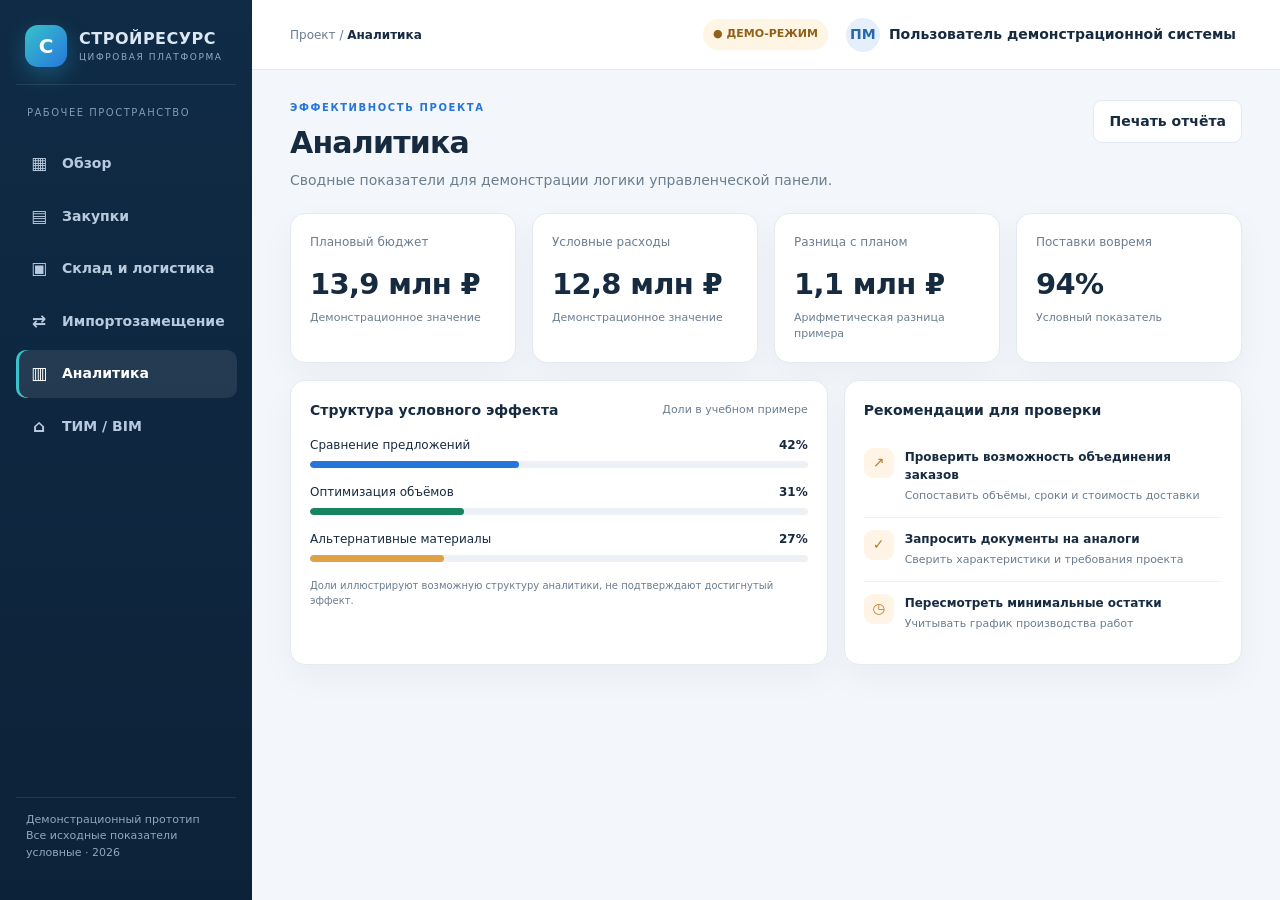
==== сайт лифт в будующее/analytics.html @ 2f3bcbb8 "Add files via upload" ====
<!doctype html><html lang="ru"><head><meta charset="utf-8"><meta name="viewport" content="width=device-width,initial-scale=1"><meta name="theme-color" content="#102b46"><title>СтройРесурс — Аналитика</title><link rel="stylesheet" href="css/style.css"></head><body>
<div class="app"><aside class="sidebar"><div class="brand"><div class="brand-mark">С</div><div><b>СТРОЙРЕСУРС</b><small>ЦИФРОВАЯ ПЛАТФОРМА</small></div></div><div class="nav-label">Рабочее пространство</div><nav class="nav"><a class="nav-link " href="index.html"><span class="ico">▦</span>Обзор</a><a class="nav-link " href="procurement.html"><span class="ico">▤</span>Закупки</a><a class="nav-link " href="warehouse.html"><span class="ico">▣</span>Склад и логистика</a><a class="nav-link " href="substitutes.html"><span class="ico">⇄</span>Импортозамещение</a><a class="nav-link active" href="analytics.html"><span class="ico">▥</span>Аналитика</a><a class="nav-link " href="bim.html"><span class="ico">⌂</span>ТИМ / BIM</a></nav><div class="side-foot">Демонстрационный прототип<br>Все исходные показатели условные · 2026</div></aside>
<main class="main"><header class="topbar"><div class="crumb">Проект / <b>Аналитика</b></div><div class="top-actions"><span class="demo-pill">● ДЕМО-РЕЖИМ</span><button class="profile-trigger" onclick="openProfile()" type="button"><span class="avatar">ПМ</span><span id="profileLabel">Пользователь</span></button></div></header>
<div class="content"><section class="section active" id="analytics">
 <div class="page-head"><div><div class="eyebrow">Эффективность проекта</div><h1>Аналитика</h1><p class="sub">Сводные показатели для демонстрации логики управленческой панели.</p></div><button class="btn secondary" onclick="window.print()">Печать отчёта</button></div>
 <div class="grid kpis"><div class="card"><div class="kpi-top">Плановый бюджет</div><div class="kpi-value">13,9 млн ₽</div><div class="kpi-foot">Демонстрационное значение</div></div><div class="card"><div class="kpi-top">Условные расходы</div><div class="kpi-value">12,8 млн ₽</div><div class="kpi-foot">Демонстрационное значение</div></div><div class="card"><div class="kpi-top">Разница с планом</div><div class="kpi-value">1,1 млн ₽</div><div class="kpi-foot">Арифметическая разница примера</div></div><div class="card"><div class="kpi-top">Поставки вовремя</div><div class="kpi-value">94%</div><div class="kpi-foot">Условный показатель</div></div></div>
 <div class="grid dashboard-grid"><div class="card"><div class="card-title"><h3>Структура условного эффекта</h3><span>Доли в учебном примере</span></div><div class="progress-row"><div class="progress-head"><span>Сравнение предложений</span><b>42%</b></div><div class="track"><div class="fill" style="width:42%"></div></div></div><div class="progress-row"><div class="progress-head"><span>Оптимизация объёмов</span><b>31%</b></div><div class="track"><div class="fill green" style="width:31%"></div></div></div><div class="progress-row"><div class="progress-head"><span>Альтернативные материалы</span><b>27%</b></div><div class="track"><div class="fill orange" style="width:27%"></div></div></div><p class="footer-note">Доли иллюстрируют возможную структуру аналитики, не подтверждают достигнутый эффект.</p></div><div class="card"><div class="card-title"><h3>Рекомендации для проверки</h3></div><div class="alert"><div class="alert-icon">↗</div><div><b>Проверить возможность объединения заказов</b><small>Сопоставить объёмы, сроки и стоимость доставки</small></div></div><div class="alert"><div class="alert-icon">✓</div><div><b>Запросить документы на аналоги</b><small>Сверить характеристики и требования проекта</small></div></div><div class="alert"><div class="alert-icon">◷</div><div><b>Пересмотреть минимальные остатки</b><small>Учитывать график производства работ</small></div></div></div></div>
</section></div></main></div><div class="toast" id="toast" role="status" aria-live="polite"></div>
<div class="profile-backdrop" id="profileBackdrop" aria-hidden="true"><div class="profile-modal" role="dialog" aria-modal="true" aria-labelledby="profileTitle">
<div class="profile-head"><div><div class="eyebrow">Учётная запись</div><h2 id="profileTitle">Профиль пользователя</h2></div><button class="profile-close" onclick="closeProfile()" type="button">✕</button></div>
<div class="profile-grid"><div class="form-group full"><label for="profile_name">ФИО / имя пользователя</label><input id="profile_name" maxlength="100"></div>
<div class="form-group"><label for="profile_role">Должность / роль</label><input id="profile_role" maxlength="100"></div><div class="form-group"><label for="profile_org">Организация</label><input id="profile_org" maxlength="120"></div>
<div class="form-group"><label for="profile_email">Электронная почта</label><input id="profile_email" type="email" maxlength="120"></div><div class="form-group"><label for="profile_phone">Телефон</label><input id="profile_phone" type="tel" maxlength="40"></div></div>
<div class="notice">Демонстрационный профиль хранится локально в браузере. Авторизация и серверная учётная запись не подключены.</div>
<div class="profile-actions"><button class="btn secondary" onclick="closeProfile()" type="button">Отмена</button><button class="btn" onclick="saveProfile()" type="button">Сохранить изменения</button></div>
</div></div><script src="js/app.js"></script><script src="js/profile.js"></script></body></html>
---- сайт лифт в будующее/css/style.css ----
:root{--ink:#172b40;--muted:#6b7d90;--navy:#102b46;--navy2:#173d5d;--blue:#2675d8;--cyan:#27b5c3;--bg:#f3f6fa;--line:#e3eaf1;--white:#fff;--green:#16845f;--amber:#bd7a1b;--red:#c34c4c;--shadow:0 12px 34px #1636530b}
*{box-sizing:border-box}body{margin:0;background:var(--bg);color:var(--ink);font:14px/1.5 Inter,ui-sans-serif,system-ui,-apple-system,"Segoe UI",Arial,sans-serif}button,input,select{font:inherit}button{cursor:pointer}.app{min-height:100vh;display:grid;grid-template-columns:252px minmax(0,1fr)}.sidebar{background:linear-gradient(180deg,var(--navy),#0c2238);color:#dbe8f4;padding:25px 16px;display:flex;flex-direction:column;gap:20px}.brand{display:flex;align-items:center;gap:12px;padding:0 9px 17px;border-bottom:1px solid #ffffff18}.brand-mark{height:42px;width:42px;border-radius:13px;background:linear-gradient(135deg,#37c2c9,#2777dc);display:grid;place-items:center;font-weight:900;font-size:20px;color:white;box-shadow:0 8px 22px #24a9c855}.brand b{font-size:16px;letter-spacing:.5px}.brand small{display:block;color:#92abc2;font-size:9px;letter-spacing:1.6px}.nav-label{font-size:10px;color:#809bb4;text-transform:uppercase;letter-spacing:1.5px;padding:0 11px}.nav{display:grid;gap:5px}.nav button{border:0;background:transparent;color:#b8cadd;text-align:left;padding:11px 12px;border-radius:10px;display:flex;align-items:center;gap:12px;font-weight:600;transition:.2s}.nav button:hover,.nav button.active{background:#ffffff16;color:#fff}.nav button.active{box-shadow:inset 3px 0 #3bc2cd}.nav .ico{width:22px;text-align:center;font-size:17px}.side-foot{margin-top:auto;padding:14px 10px;border-top:1px solid #ffffff18;color:#91a8bd;font-size:11px}.main{min-width:0}.topbar{height:70px;background:#ffffffed;backdrop-filter:blur(12px);border-bottom:1px solid var(--line);display:flex;align-items:center;justify-content:space-between;padding:0 clamp(16px,3vw,38px);position:sticky;top:0;z-index:4}.crumb{color:var(--muted);font-size:12px}.crumb b{color:var(--ink)}.top-actions{display:flex;align-items:center;gap:12px}.demo-pill{font-size:11px;font-weight:700;color:#916019;background:#fff5e5;padding:7px 10px;border-radius:20px}.avatar{height:34px;width:34px;border-radius:50%;background:#e5effc;color:#2868ad;display:grid;place-items:center;font-weight:800}.content{max-width:1500px;margin:auto;padding:30px clamp(16px,3vw,38px) 54px}.section{display:none}.section.active{display:block;animation:fade .2s ease}@keyframes fade{from{opacity:.6;transform:translateY(4px)}to{opacity:1;transform:none}}.page-head{display:flex;justify-content:space-between;align-items:flex-start;gap:18px;margin-bottom:22px}.eyebrow{color:var(--blue);font-size:10px;text-transform:uppercase;letter-spacing:1.6px;font-weight:800}.page-head h1{font-size:clamp(23px,3vw,30px);letter-spacing:-.8px;margin:5px 0}.sub{color:var(--muted);margin:0;max-width:720px}.btn{border:0;background:var(--blue);color:white;border-radius:9px;padding:10px 15px;font-weight:700;box-shadow:0 5px 14px #2675d82b;transition:.18s}.btn:hover{transform:translateY(-1px);filter:brightness(.97)}.btn.secondary{background:#fff;color:var(--ink);border:1px solid var(--line);box-shadow:none}.btn.danger{background:#fff2f2;color:var(--red);border:1px solid #f2dada;box-shadow:none}.btn.small{padding:7px 10px;font-size:11px}.grid{display:grid;gap:16px}.kpis{grid-template-columns:repeat(4,minmax(0,1fr));margin-bottom:17px}.card{background:#fff;border:1px solid var(--line);border-radius:15px;padding:19px;box-shadow:var(--shadow);min-width:0}.kpi-top,.card-title{display:flex;justify-content:space-between;align-items:center;gap:10px}.kpi-top{color:var(--muted);font-size:12px}.kpi-icon{height:34px;width:34px;border-radius:10px;background:#edf4ff;color:var(--blue);display:grid;place-items:center;font-size:16px}.kpi-value{font-size:clamp(22px,2.5vw,29px);font-weight:800;letter-spacing:-.7px;margin:12px 0 3px}.kpi-foot{font-size:11px;color:var(--muted)}.good{color:var(--green);font-weight:700}.warn-text{color:var(--amber);font-weight:700}.dashboard-grid{grid-template-columns:1.35fr 1fr;margin-bottom:17px}.bottom-grid{grid-template-columns:1.2fr 1fr}.card-title{margin-bottom:15px}.card-title h3{font-size:14px;margin:0}.card-title span{font-size:11px;color:var(--muted)}.bars{height:170px;display:flex;align-items:end;gap:13px;padding:10px 5px 0;border-bottom:1px solid var(--line)}.bar-group{height:100%;flex:1;display:flex;align-items:end;gap:4px;position:relative}.bar{flex:1;min-height:4px;background:#dce9fb;border-radius:5px 5px 0 0}.bar.alt{background:var(--blue)}.bar-label{position:absolute;bottom:-24px;width:100%;text-align:center;color:var(--muted);font-size:10px}.legend{display:flex;gap:15px;margin-top:30px;color:var(--muted);font-size:11px}.dot{display:inline-block;width:8px;height:8px;border-radius:50%;background:#dce9fb;margin-right:5px}.dot.blue{background:var(--blue)}.progress-row{margin:15px 0}.progress-head{display:flex;justify-content:space-between;gap:10px;font-size:12px;margin-bottom:7px}.progress-head span:last-child{color:var(--muted)}.track{height:7px;background:#edf1f6;border-radius:10px;overflow:hidden}.fill{height:100%;background:var(--blue);border-radius:10px}.fill.green{background:var(--green)}.fill.orange{background:#e0a044}.table-wrap{overflow:auto}table{border-collapse:collapse;width:100%;min-width:560px}th{text-align:left;color:#8190a1;font-size:10px;text-transform:uppercase;letter-spacing:.7px;padding:10px 9px;border-bottom:1px solid var(--line);white-space:nowrap}td{padding:12px 9px;border-bottom:1px solid #eff2f6;font-size:12px;vertical-align:middle}tbody tr:last-child td{border-bottom:0}tbody tr:hover{background:#fafcff}.tag{display:inline-flex;align-items:center;gap:5px;padding:4px 8px;border-radius:20px;background:#eaf7f1;color:var(--green);font-size:10px;font-weight:700;white-space:nowrap}.tag.warn{background:#fff5e7;color:#a66b18}.tag.info{background:#edf4ff;color:var(--blue)}.tag.gray{background:#f0f2f5;color:#69798a}.alert{display:flex;gap:11px;padding:12px 0;border-bottom:1px solid #eff2f6}.alert:last-child{border:0}.alert-icon{width:30px;height:30px;border-radius:9px;background:#fff4e5;color:#bc7b20;display:grid;place-items:center;flex-shrink:0}.alert b{display:block;font-size:12px}.alert small{color:var(--muted);font-size:11px}.toolbar{display:flex;gap:9px;flex-wrap:wrap;margin-bottom:14px}.field{border:1px solid var(--line);border-radius:9px;padding:9px 11px;background:#fff;color:var(--ink);min-width:150px;max-width:100%}.field:focus,.form-group input:focus,.form-group select:focus{outline:3px solid #dceaff;border-color:#7eafea}.calc-grid{grid-template-columns:1fr 1fr;margin-top:17px}.form-row{display:grid;grid-template-columns:1fr 1fr;gap:12px;margin:12px 0}.form-group label{display:block;color:var(--muted);font-size:11px;margin-bottom:5px}.form-group input,.form-group select{width:100%;border:1px solid var(--line);border-radius:9px;padding:10px;background:white;color:var(--ink)}.result{height:100%;background:linear-gradient(135deg,#f1f7ff,#f7fbff);border:1px solid #dceaff;border-radius:12px;padding:18px;display:flex;flex-direction:column;justify-content:center}.result strong{font-size:clamp(24px,3vw,32px);color:var(--navy);margin:7px 0}.notice{padding:12px 14px;background:#eef6ff;border:1px solid #dceaff;border-radius:10px;color:#365c85;font-size:11px;margin-top:14px}.supplier-grid{grid-template-columns:repeat(3,minmax(0,1fr));margin-top:15px}.supplier{border:1px solid var(--line);border-radius:12px;padding:16px;min-width:0}.supplier.best{border-color:#83c9aa;background:#f7fcf9}.supplier h4{font-size:13px;margin:7px 0}.price{font-size:21px;font-weight:800;margin:12px 0}.muted{color:var(--muted)}.empty-note{padding:25px;text-align:center;color:var(--muted)}.stock-actions{display:flex;gap:6px;flex-wrap:wrap}.mobile-nav-hint{display:none}.bim-scene{height:250px;border-radius:12px;background:linear-gradient(135deg,#edf4fa,#d8e6f1);display:grid;place-items:center;overflow:hidden}.bim-scene svg{width:100%;height:100%}.toast{position:fixed;right:20px;bottom:20px;background:#173d5d;color:#fff;padding:12px 16px;border-radius:10px;box-shadow:0 12px 30px #102b4640;z-index:20;max-width:min(380px,calc(100vw - 40px));opacity:0;transform:translateY(8px);pointer-events:none;transition:.2s}.toast.show{opacity:1;transform:none}.storage{font-size:10px;color:var(--muted)}.footer-note{color:var(--muted);font-size:10px;margin-top:16px}
.questionnaire,.bim-controls{display:grid;grid-template-columns:repeat(3,minmax(0,1fr));gap:12px;margin:14px 0}
.inline-actions,.stock-actions{display:flex;gap:6px;flex-wrap:wrap}
.mini-btn{border:1px solid var(--line);background:#fff;color:var(--ink);border-radius:8px;padding:6px 9px;font-size:10px;font-weight:700}
.live-status{font-size:11px;color:var(--muted);margin:10px 0}.live-status.ok{color:var(--green)}.live-status.err{color:var(--red)}
@media(max-width:680px){.questionnaire,.bim-controls{grid-template-columns:1fr}}
@media(max-width:1050px){.app{grid-template-columns:215px minmax(0,1fr)}.kpis{grid-template-columns:repeat(2,minmax(0,1fr))}.dashboard-grid,.bottom-grid{grid-template-columns:1fr}.supplier-grid{grid-template-columns:1fr}}
@media(max-width:680px){.app{display:block}.sidebar{padding:12px 12px 9px;gap:10px}.brand{padding:0 4px 10px}.brand-mark{height:36px;width:36px}.nav-label,.side-foot{display:none}.nav{display:flex;overflow-x:auto;gap:4px;padding-bottom:3px;scrollbar-width:thin}.nav button{white-space:nowrap;width:auto;padding:8px 10px;font-size:11px;flex-shrink:0}.nav .ico{display:none}.topbar{height:52px;padding:0 14px}.content{padding:20px 13px 38px}.page-head{display:block}.page-head .btn{margin-top:13px}.kpis{gap:9px}.card{padding:14px;border-radius:12px}.kpi-value{font-size:21px}.kpi-top{font-size:11px}.form-row,.calc-grid{grid-template-columns:1fr}.toolbar .field{flex:1;min-width:125px}.demo-pill{font-size:9px}.avatar{height:30px;width:30px}}
@media(max-width:380px){.kpis{grid-template-columns:1fr 1fr}.kpi-value{font-size:19px}.kpi-icon{height:28px;width:28px}}
@media print{.sidebar,.topbar,.btn,.toolbar{display:none!important}.app{display:block}.content{padding:0}.section{display:none!important}.section.active{display:block!important}.card{box-shadow:none;break-inside:avoid}}

.profile-trigger{display:flex;align-items:center;gap:9px;border:0;background:transparent;color:var(--ink);font-weight:700}
.profile-backdrop{position:fixed;inset:0;background:#102b4670;display:none;align-items:center;justify-content:center;padding:18px;z-index:50}
.profile-backdrop.open{display:flex}.profile-modal{width:min(560px,100%);max-height:90vh;overflow:auto;background:#fff;border-radius:18px;padding:23px;box-shadow:0 24px 80px #071b2d55}
.profile-head{display:flex;align-items:center;justify-content:space-between;gap:12px;margin-bottom:16px}.profile-head h2{margin:0;font-size:21px}
.profile-grid{display:grid;grid-template-columns:1fr 1fr;gap:12px}.profile-grid .full{grid-column:1/-1}
.profile-actions{display:flex;justify-content:flex-end;gap:9px;margin-top:18px}
.profile-close{border:1px solid var(--line);background:white;border-radius:8px;padding:7px 11px}
.nav-link{text-decoration:none;color:#b8cadd;padding:11px 12px;border-radius:10px;display:flex;align-items:center;gap:12px;font-weight:600}
.nav-link:hover,.nav-link.active{background:#ffffff16;color:#fff}.nav-link.active{box-shadow:inset 3px 0 #3bc2cd}
@media(max-width:520px){.profile-grid{grid-template-columns:1fr}.profile-grid .full{grid-column:auto}}
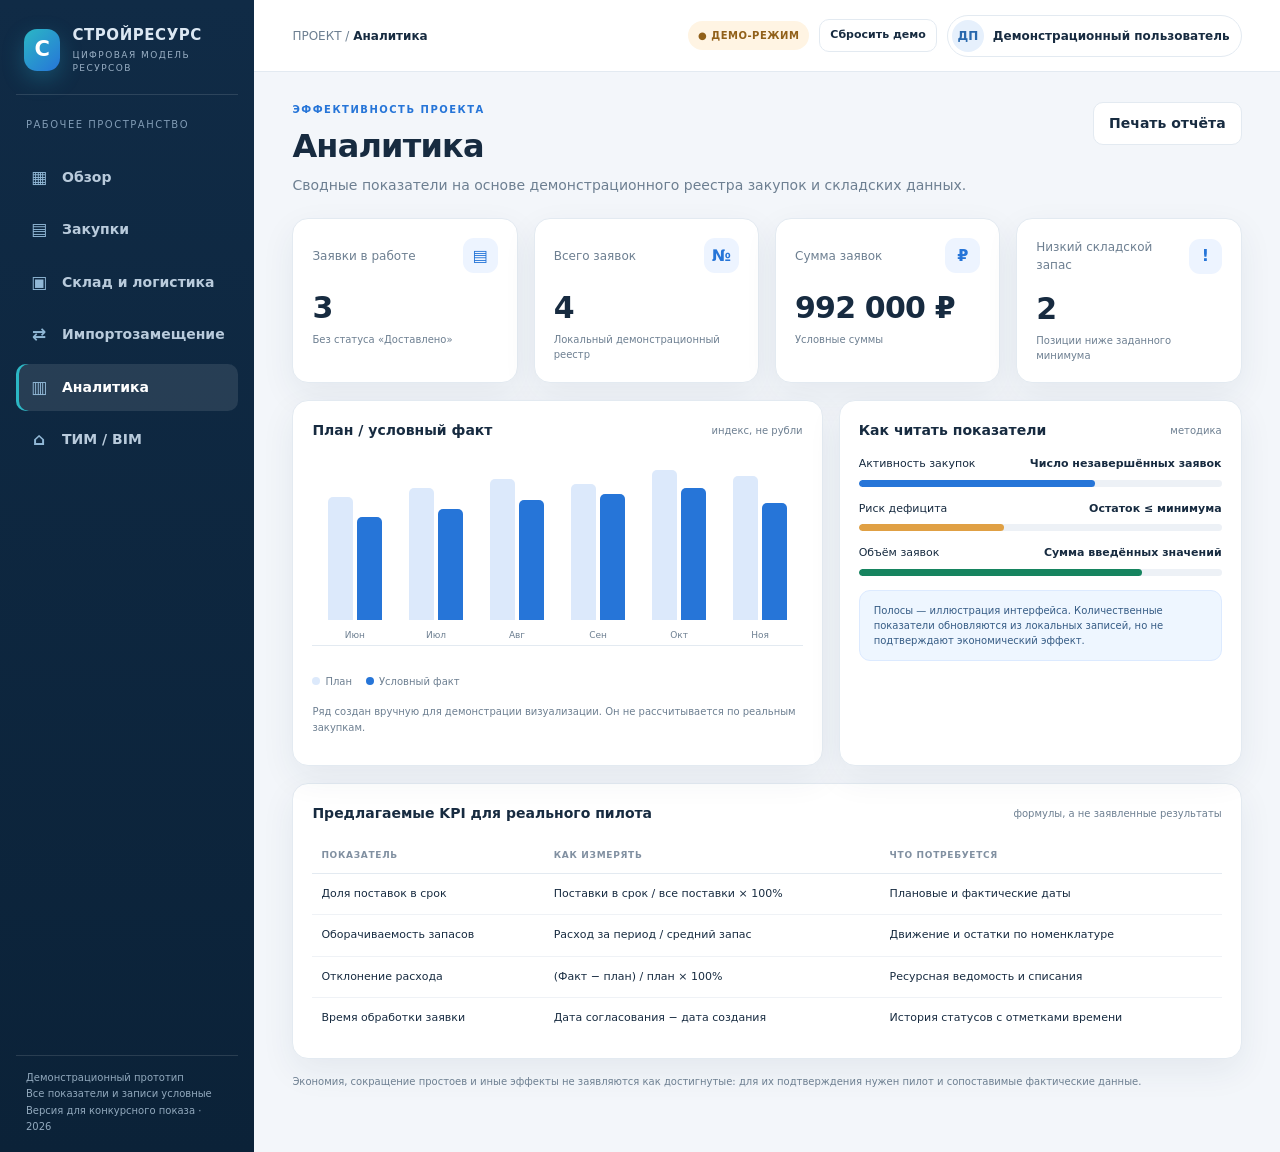
==== commit 9a6de092: "Add files via upload" ====
--- a/сайт лифт в будующее/analytics.html
+++ b/сайт лифт в будующее/analytics.html
@@ -1,16 +1,24 @@
-<!doctype html><html lang="ru"><head><meta charset="utf-8"><meta name="viewport" content="width=device-width,initial-scale=1"><meta name="theme-color" content="#102b46"><title>СтройРесурс — Аналитика</title><link rel="stylesheet" href="css/style.css"></head><body>
-<div class="app"><aside class="sidebar"><div class="brand"><div class="brand-mark">С</div><div><b>СТРОЙРЕСУРС</b><small>ЦИФРОВАЯ ПЛАТФОРМА</small></div></div><div class="nav-label">Рабочее пространство</div><nav class="nav"><a class="nav-link " href="index.html"><span class="ico">▦</span>Обзор</a><a class="nav-link " href="procurement.html"><span class="ico">▤</span>Закупки</a><a class="nav-link " href="warehouse.html"><span class="ico">▣</span>Склад и логистика</a><a class="nav-link " href="substitutes.html"><span class="ico">⇄</span>Импортозамещение</a><a class="nav-link active" href="analytics.html"><span class="ico">▥</span>Аналитика</a><a class="nav-link " href="bim.html"><span class="ico">⌂</span>ТИМ / BIM</a></nav><div class="side-foot">Демонстрационный прототип<br>Все исходные показатели условные · 2026</div></aside>
-<main class="main"><header class="topbar"><div class="crumb">Проект / <b>Аналитика</b></div><div class="top-actions"><span class="demo-pill">● ДЕМО-РЕЖИМ</span><button class="profile-trigger" onclick="openProfile()" type="button"><span class="avatar">ПМ</span><span id="profileLabel">Пользователь</span></button></div></header>
-<div class="content"><section class="section active" id="analytics">
- <div class="page-head"><div><div class="eyebrow">Эффективность проекта</div><h1>Аналитика</h1><p class="sub">Сводные показатели для демонстрации логики управленческой панели.</p></div><button class="btn secondary" onclick="window.print()">Печать отчёта</button></div>
- <div class="grid kpis"><div class="card"><div class="kpi-top">Плановый бюджет</div><div class="kpi-value">13,9 млн ₽</div><div class="kpi-foot">Демонстрационное значение</div></div><div class="card"><div class="kpi-top">Условные расходы</div><div class="kpi-value">12,8 млн ₽</div><div class="kpi-foot">Демонстрационное значение</div></div><div class="card"><div class="kpi-top">Разница с планом</div><div class="kpi-value">1,1 млн ₽</div><div class="kpi-foot">Арифметическая разница примера</div></div><div class="card"><div class="kpi-top">Поставки вовремя</div><div class="kpi-value">94%</div><div class="kpi-foot">Условный показатель</div></div></div>
- <div class="grid dashboard-grid"><div class="card"><div class="card-title"><h3>Структура условного эффекта</h3><span>Доли в учебном примере</span></div><div class="progress-row"><div class="progress-head"><span>Сравнение предложений</span><b>42%</b></div><div class="track"><div class="fill" style="width:42%"></div></div></div><div class="progress-row"><div class="progress-head"><span>Оптимизация объёмов</span><b>31%</b></div><div class="track"><div class="fill green" style="width:31%"></div></div></div><div class="progress-row"><div class="progress-head"><span>Альтернативные материалы</span><b>27%</b></div><div class="track"><div class="fill orange" style="width:27%"></div></div></div><p class="footer-note">Доли иллюстрируют возможную структуру аналитики, не подтверждают достигнутый эффект.</p></div><div class="card"><div class="card-title"><h3>Рекомендации для проверки</h3></div><div class="alert"><div class="alert-icon">↗</div><div><b>Проверить возможность объединения заказов</b><small>Сопоставить объёмы, сроки и стоимость доставки</small></div></div><div class="alert"><div class="alert-icon">✓</div><div><b>Запросить документы на аналоги</b><small>Сверить характеристики и требования проекта</small></div></div><div class="alert"><div class="alert-icon">◷</div><div><b>Пересмотреть минимальные остатки</b><small>Учитывать график производства работ</small></div></div></div></div>
-</section></div></main></div><div class="toast" id="toast" role="status" aria-live="polite"></div>
-<div class="profile-backdrop" id="profileBackdrop" aria-hidden="true"><div class="profile-modal" role="dialog" aria-modal="true" aria-labelledby="profileTitle">
-<div class="profile-head"><div><div class="eyebrow">Учётная запись</div><h2 id="profileTitle">Профиль пользователя</h2></div><button class="profile-close" onclick="closeProfile()" type="button">✕</button></div>
-<div class="profile-grid"><div class="form-group full"><label for="profile_name">ФИО / имя пользователя</label><input id="profile_name" maxlength="100"></div>
-<div class="form-group"><label for="profile_role">Должность / роль</label><input id="profile_role" maxlength="100"></div><div class="form-group"><label for="profile_org">Организация</label><input id="profile_org" maxlength="120"></div>
-<div class="form-group"><label for="profile_email">Электронная почта</label><input id="profile_email" type="email" maxlength="120"></div><div class="form-group"><label for="profile_phone">Телефон</label><input id="profile_phone" type="tel" maxlength="40"></div></div>
-<div class="notice">Демонстрационный профиль хранится локально в браузере. Авторизация и серверная учётная запись не подключены.</div>
-<div class="profile-actions"><button class="btn secondary" onclick="closeProfile()" type="button">Отмена</button><button class="btn" onclick="saveProfile()" type="button">Сохранить изменения</button></div>
-</div></div><script src="js/app.js"></script><script src="js/profile.js"></script></body></html>+<!doctype html>
+<html lang="ru"><head><meta charset="utf-8"><meta name="viewport" content="width=device-width,initial-scale=1"><meta name="theme-color" content="#102b46"><meta name="description" content="СтройРесурс — демонстрационная платформа управления закупками и ресурсами в строительстве"><title>СтройРесурс — Аналитика</title><link rel="stylesheet" href="css/style.css"></head>
+<body data-page="analytics" data-single="false">
+<div class="app"><aside class="sidebar"><div class="brand"><div class="brand-mark">С</div><div><b>СТРОЙРЕСУРС</b><small>ЦИФРОВАЯ МОДЕЛЬ РЕСУРСОВ</small></div></div><div class="nav-label">Рабочее пространство</div><nav class="nav" aria-label="Основная навигация"><a class="nav-link" data-page-link="dashboard" href="index.html"><span class="nav-ico">▦</span>Обзор</a><a class="nav-link" data-page-link="procurement" href="procurement.html"><span class="nav-ico">▤</span>Закупки</a><a class="nav-link" data-page-link="warehouse" href="warehouse.html"><span class="nav-ico">▣</span>Склад и логистика</a><a class="nav-link" data-page-link="substitutes" href="substitutes.html"><span class="nav-ico">⇄</span>Импортозамещение</a><a class="nav-link" data-page-link="analytics" href="analytics.html"><span class="nav-ico">▥</span>Аналитика</a><a class="nav-link" data-page-link="bim" href="bim.html"><span class="nav-ico">⌂</span>ТИМ / BIM</a></nav><div class="side-foot">Демонстрационный прототип<br>Все показатели и записи условные<br>Версия для конкурсного показа · 2026</div></aside>
+<main class="main"><header class="topbar"><div class="crumb">ПРОЕКТ / <strong id="pageTitle">Аналитика</strong></div><div class="top-actions"><span class="demo-pill">● ДЕМО-РЕЖИМ</span><button class="btn secondary small" id="resetDemo" type="button">Сбросить демо</button><button class="profile-trigger" id="openProfile" type="button" aria-label="Открыть профиль"><span class="avatar" id="profileAvatar">ДУ</span><span id="profileLabel">Пользователь</span></button></div></header>
+<div class="content"><section class="page" data-page-content="analytics">
+  <div class="page-head"><div><div class="eyebrow">Эффективность проекта</div><h1>Аналитика</h1><p class="sub">Сводные показатели на основе демонстрационного реестра закупок и складских данных.</p></div><div class="head-actions"><button class="btn secondary" id="printReport">Печать отчёта</button></div></div>
+  <div class="grid kpis">
+    <div class="card"><div class="kpi-top">Заявки в работе <span class="kpi-icon">▤</span></div><div class="kpi-value" id="analyticsActive">3</div><div class="kpi-foot">Без статуса «Доставлено»</div></div>
+    <div class="card"><div class="kpi-top">Всего заявок <span class="kpi-icon">№</span></div><div class="kpi-value" id="analyticsOrders">4</div><div class="kpi-foot">Локальный демонстрационный реестр</div></div>
+    <div class="card"><div class="kpi-top">Сумма заявок <span class="kpi-icon">₽</span></div><div class="kpi-value" id="analyticsTotal">992 000 ₽</div><div class="kpi-foot">Условные суммы</div></div>
+    <div class="card"><div class="kpi-top">Низкий складской запас <span class="kpi-icon">!</span></div><div class="kpi-value" id="analyticsLow">2</div><div class="kpi-foot">Позиции ниже заданного минимума</div></div>
+  </div>
+  <div class="grid dashboard-grid">
+    <div class="card"><div class="card-title"><h3>План / условный факт</h3><span>индекс, не рубли</span></div><div class="chart-bars" id="analyticsChart"></div><div class="legend-row"><span><i class="dot"></i>План</span><span><i class="dot blue"></i>Условный факт</span></div><p class="footer-note">Ряд создан вручную для демонстрации визуализации. Он не рассчитывается по реальным закупкам.</p></div>
+    <div class="card"><div class="card-title"><h3>Как читать показатели</h3><span>методика</span></div><div class="progress-row"><div class="progress-head"><span>Активность закупок</span><b>Число незавершённых заявок</b></div><div class="track"><div class="fill" style="width:65%"></div></div></div><div class="progress-row"><div class="progress-head"><span>Риск дефицита</span><b>Остаток ≤ минимума</b></div><div class="track"><div class="fill orange" style="width:40%"></div></div></div><div class="progress-row"><div class="progress-head"><span>Объём заявок</span><b>Сумма введённых значений</b></div><div class="track"><div class="fill green" style="width:78%"></div></div></div><div class="notice">Полосы — иллюстрация интерфейса. Количественные показатели обновляются из локальных записей, но не подтверждают экономический эффект.</div></div>
+  </div>
+  <div class="card"><div class="card-title"><h3>Предлагаемые KPI для реального пилота</h3><span>формулы, а не заявленные результаты</span></div><div class="table-wrap"><table><thead><tr><th>Показатель</th><th>Как измерять</th><th>Что потребуется</th></tr></thead><tbody><tr><td>Доля поставок в срок</td><td>Поставки в срок / все поставки × 100%</td><td>Плановые и фактические даты</td></tr><tr><td>Оборачиваемость запасов</td><td>Расход за период / средний запас</td><td>Движение и остатки по номенклатуре</td></tr><tr><td>Отклонение расхода</td><td>(Факт − план) / план × 100%</td><td>Ресурсная ведомость и списания</td></tr><tr><td>Время обработки заявки</td><td>Дата согласования − дата создания</td><td>История статусов с отметками времени</td></tr></tbody></table></div></div>
+  <p class="footer-note">Экономия, сокращение простоев и иные эффекты не заявляются как достигнутые: для их подтверждения нужен пилот и сопоставимые фактические данные.</p>
+</section>
+</div></main></div>
+<div class="toast" id="toast" role="status" aria-live="polite"></div>
+<div class="profile-backdrop" id="profileBackdrop" aria-hidden="true"><div class="profile-modal" role="dialog" aria-modal="true" aria-labelledby="profileTitle"><div class="profile-head"><div><div class="eyebrow">Учётная запись</div><h2 id="profileTitle">Профиль пользователя</h2></div><button class="profile-close" id="closeProfile" type="button" aria-label="Закрыть">✕</button></div><div class="profile-grid"><div class="form-group full"><label for="profile_name">ФИО / имя пользователя</label><input id="profile_name" maxlength="100" autocomplete="name"></div><div class="form-group"><label for="profile_role">Должность / роль</label><input id="profile_role" maxlength="100"></div><div class="form-group"><label for="profile_org">Организация</label><input id="profile_org" maxlength="120"></div><div class="form-group"><label for="profile_email">Электронная почта</label><input id="profile_email" type="email" maxlength="120" autocomplete="email"></div><div class="form-group"><label for="profile_phone">Телефон</label><input id="profile_phone" type="tel" maxlength="40" autocomplete="tel"></div></div><div class="notice">Профиль хранится локально в браузере. Авторизация, серверная учётная запись и синхронизация между устройствами не подключены.</div><div class="profile-actions"><button class="btn secondary" id="cancelProfile" type="button">Отмена</button><button class="btn" id="saveProfile" type="button">Сохранить изменения</button></div></div></div>
+<script src="js/app.js"></script></body></html>
--- a/сайт лифт в будующее/css/style.css
+++ b/сайт лифт в будующее/css/style.css
@@ -1,23 +1,27 @@
-
-:root{--ink:#172b40;--muted:#6b7d90;--navy:#102b46;--navy2:#173d5d;--blue:#2675d8;--cyan:#27b5c3;--bg:#f3f6fa;--line:#e3eaf1;--white:#fff;--green:#16845f;--amber:#bd7a1b;--red:#c34c4c;--shadow:0 12px 34px #1636530b}
-*{box-sizing:border-box}body{margin:0;background:var(--bg);color:var(--ink);font:14px/1.5 Inter,ui-sans-serif,system-ui,-apple-system,"Segoe UI",Arial,sans-serif}button,input,select{font:inherit}button{cursor:pointer}.app{min-height:100vh;display:grid;grid-template-columns:252px minmax(0,1fr)}.sidebar{background:linear-gradient(180deg,var(--navy),#0c2238);color:#dbe8f4;padding:25px 16px;display:flex;flex-direction:column;gap:20px}.brand{display:flex;align-items:center;gap:12px;padding:0 9px 17px;border-bottom:1px solid #ffffff18}.brand-mark{height:42px;width:42px;border-radius:13px;background:linear-gradient(135deg,#37c2c9,#2777dc);display:grid;place-items:center;font-weight:900;font-size:20px;color:white;box-shadow:0 8px 22px #24a9c855}.brand b{font-size:16px;letter-spacing:.5px}.brand small{display:block;color:#92abc2;font-size:9px;letter-spacing:1.6px}.nav-label{font-size:10px;color:#809bb4;text-transform:uppercase;letter-spacing:1.5px;padding:0 11px}.nav{display:grid;gap:5px}.nav button{border:0;background:transparent;color:#b8cadd;text-align:left;padding:11px 12px;border-radius:10px;display:flex;align-items:center;gap:12px;font-weight:600;transition:.2s}.nav button:hover,.nav button.active{background:#ffffff16;color:#fff}.nav button.active{box-shadow:inset 3px 0 #3bc2cd}.nav .ico{width:22px;text-align:center;font-size:17px}.side-foot{margin-top:auto;padding:14px 10px;border-top:1px solid #ffffff18;color:#91a8bd;font-size:11px}.main{min-width:0}.topbar{height:70px;background:#ffffffed;backdrop-filter:blur(12px);border-bottom:1px solid var(--line);display:flex;align-items:center;justify-content:space-between;padding:0 clamp(16px,3vw,38px);position:sticky;top:0;z-index:4}.crumb{color:var(--muted);font-size:12px}.crumb b{color:var(--ink)}.top-actions{display:flex;align-items:center;gap:12px}.demo-pill{font-size:11px;font-weight:700;color:#916019;background:#fff5e5;padding:7px 10px;border-radius:20px}.avatar{height:34px;width:34px;border-radius:50%;background:#e5effc;color:#2868ad;display:grid;place-items:center;font-weight:800}.content{max-width:1500px;margin:auto;padding:30px clamp(16px,3vw,38px) 54px}.section{display:none}.section.active{display:block;animation:fade .2s ease}@keyframes fade{from{opacity:.6;transform:translateY(4px)}to{opacity:1;transform:none}}.page-head{display:flex;justify-content:space-between;align-items:flex-start;gap:18px;margin-bottom:22px}.eyebrow{color:var(--blue);font-size:10px;text-transform:uppercase;letter-spacing:1.6px;font-weight:800}.page-head h1{font-size:clamp(23px,3vw,30px);letter-spacing:-.8px;margin:5px 0}.sub{color:var(--muted);margin:0;max-width:720px}.btn{border:0;background:var(--blue);color:white;border-radius:9px;padding:10px 15px;font-weight:700;box-shadow:0 5px 14px #2675d82b;transition:.18s}.btn:hover{transform:translateY(-1px);filter:brightness(.97)}.btn.secondary{background:#fff;color:var(--ink);border:1px solid var(--line);box-shadow:none}.btn.danger{background:#fff2f2;color:var(--red);border:1px solid #f2dada;box-shadow:none}.btn.small{padding:7px 10px;font-size:11px}.grid{display:grid;gap:16px}.kpis{grid-template-columns:repeat(4,minmax(0,1fr));margin-bottom:17px}.card{background:#fff;border:1px solid var(--line);border-radius:15px;padding:19px;box-shadow:var(--shadow);min-width:0}.kpi-top,.card-title{display:flex;justify-content:space-between;align-items:center;gap:10px}.kpi-top{color:var(--muted);font-size:12px}.kpi-icon{height:34px;width:34px;border-radius:10px;background:#edf4ff;color:var(--blue);display:grid;place-items:center;font-size:16px}.kpi-value{font-size:clamp(22px,2.5vw,29px);font-weight:800;letter-spacing:-.7px;margin:12px 0 3px}.kpi-foot{font-size:11px;color:var(--muted)}.good{color:var(--green);font-weight:700}.warn-text{color:var(--amber);font-weight:700}.dashboard-grid{grid-template-columns:1.35fr 1fr;margin-bottom:17px}.bottom-grid{grid-template-columns:1.2fr 1fr}.card-title{margin-bottom:15px}.card-title h3{font-size:14px;margin:0}.card-title span{font-size:11px;color:var(--muted)}.bars{height:170px;display:flex;align-items:end;gap:13px;padding:10px 5px 0;border-bottom:1px solid var(--line)}.bar-group{height:100%;flex:1;display:flex;align-items:end;gap:4px;position:relative}.bar{flex:1;min-height:4px;background:#dce9fb;border-radius:5px 5px 0 0}.bar.alt{background:var(--blue)}.bar-label{position:absolute;bottom:-24px;width:100%;text-align:center;color:var(--muted);font-size:10px}.legend{display:flex;gap:15px;margin-top:30px;color:var(--muted);font-size:11px}.dot{display:inline-block;width:8px;height:8px;border-radius:50%;background:#dce9fb;margin-right:5px}.dot.blue{background:var(--blue)}.progress-row{margin:15px 0}.progress-head{display:flex;justify-content:space-between;gap:10px;font-size:12px;margin-bottom:7px}.progress-head span:last-child{color:var(--muted)}.track{height:7px;background:#edf1f6;border-radius:10px;overflow:hidden}.fill{height:100%;background:var(--blue);border-radius:10px}.fill.green{background:var(--green)}.fill.orange{background:#e0a044}.table-wrap{overflow:auto}table{border-collapse:collapse;width:100%;min-width:560px}th{text-align:left;color:#8190a1;font-size:10px;text-transform:uppercase;letter-spacing:.7px;padding:10px 9px;border-bottom:1px solid var(--line);white-space:nowrap}td{padding:12px 9px;border-bottom:1px solid #eff2f6;font-size:12px;vertical-align:middle}tbody tr:last-child td{border-bottom:0}tbody tr:hover{background:#fafcff}.tag{display:inline-flex;align-items:center;gap:5px;padding:4px 8px;border-radius:20px;background:#eaf7f1;color:var(--green);font-size:10px;font-weight:700;white-space:nowrap}.tag.warn{background:#fff5e7;color:#a66b18}.tag.info{background:#edf4ff;color:var(--blue)}.tag.gray{background:#f0f2f5;color:#69798a}.alert{display:flex;gap:11px;padding:12px 0;border-bottom:1px solid #eff2f6}.alert:last-child{border:0}.alert-icon{width:30px;height:30px;border-radius:9px;background:#fff4e5;color:#bc7b20;display:grid;place-items:center;flex-shrink:0}.alert b{display:block;font-size:12px}.alert small{color:var(--muted);font-size:11px}.toolbar{display:flex;gap:9px;flex-wrap:wrap;margin-bottom:14px}.field{border:1px solid var(--line);border-radius:9px;padding:9px 11px;background:#fff;color:var(--ink);min-width:150px;max-width:100%}.field:focus,.form-group input:focus,.form-group select:focus{outline:3px solid #dceaff;border-color:#7eafea}.calc-grid{grid-template-columns:1fr 1fr;margin-top:17px}.form-row{display:grid;grid-template-columns:1fr 1fr;gap:12px;margin:12px 0}.form-group label{display:block;color:var(--muted);font-size:11px;margin-bottom:5px}.form-group input,.form-group select{width:100%;border:1px solid var(--line);border-radius:9px;padding:10px;background:white;color:var(--ink)}.result{height:100%;background:linear-gradient(135deg,#f1f7ff,#f7fbff);border:1px solid #dceaff;border-radius:12px;padding:18px;display:flex;flex-direction:column;justify-content:center}.result strong{font-size:clamp(24px,3vw,32px);color:var(--navy);margin:7px 0}.notice{padding:12px 14px;background:#eef6ff;border:1px solid #dceaff;border-radius:10px;color:#365c85;font-size:11px;margin-top:14px}.supplier-grid{grid-template-columns:repeat(3,minmax(0,1fr));margin-top:15px}.supplier{border:1px solid var(--line);border-radius:12px;padding:16px;min-width:0}.supplier.best{border-color:#83c9aa;background:#f7fcf9}.supplier h4{font-size:13px;margin:7px 0}.price{font-size:21px;font-weight:800;margin:12px 0}.muted{color:var(--muted)}.empty-note{padding:25px;text-align:center;color:var(--muted)}.stock-actions{display:flex;gap:6px;flex-wrap:wrap}.mobile-nav-hint{display:none}.bim-scene{height:250px;border-radius:12px;background:linear-gradient(135deg,#edf4fa,#d8e6f1);display:grid;place-items:center;overflow:hidden}.bim-scene svg{width:100%;height:100%}.toast{position:fixed;right:20px;bottom:20px;background:#173d5d;color:#fff;padding:12px 16px;border-radius:10px;box-shadow:0 12px 30px #102b4640;z-index:20;max-width:min(380px,calc(100vw - 40px));opacity:0;transform:translateY(8px);pointer-events:none;transition:.2s}.toast.show{opacity:1;transform:none}.storage{font-size:10px;color:var(--muted)}.footer-note{color:var(--muted);font-size:10px;margin-top:16px}
-.questionnaire,.bim-controls{display:grid;grid-template-columns:repeat(3,minmax(0,1fr));gap:12px;margin:14px 0}
-.inline-actions,.stock-actions{display:flex;gap:6px;flex-wrap:wrap}
-.mini-btn{border:1px solid var(--line);background:#fff;color:var(--ink);border-radius:8px;padding:6px 9px;font-size:10px;font-weight:700}
-.live-status{font-size:11px;color:var(--muted);margin:10px 0}.live-status.ok{color:var(--green)}.live-status.err{color:var(--red)}
-@media(max-width:680px){.questionnaire,.bim-controls{grid-template-columns:1fr}}
-@media(max-width:1050px){.app{grid-template-columns:215px minmax(0,1fr)}.kpis{grid-template-columns:repeat(2,minmax(0,1fr))}.dashboard-grid,.bottom-grid{grid-template-columns:1fr}.supplier-grid{grid-template-columns:1fr}}
-@media(max-width:680px){.app{display:block}.sidebar{padding:12px 12px 9px;gap:10px}.brand{padding:0 4px 10px}.brand-mark{height:36px;width:36px}.nav-label,.side-foot{display:none}.nav{display:flex;overflow-x:auto;gap:4px;padding-bottom:3px;scrollbar-width:thin}.nav button{white-space:nowrap;width:auto;padding:8px 10px;font-size:11px;flex-shrink:0}.nav .ico{display:none}.topbar{height:52px;padding:0 14px}.content{padding:20px 13px 38px}.page-head{display:block}.page-head .btn{margin-top:13px}.kpis{gap:9px}.card{padding:14px;border-radius:12px}.kpi-value{font-size:21px}.kpi-top{font-size:11px}.form-row,.calc-grid{grid-template-columns:1fr}.toolbar .field{flex:1;min-width:125px}.demo-pill{font-size:9px}.avatar{height:30px;width:30px}}
-@media(max-width:380px){.kpis{grid-template-columns:1fr 1fr}.kpi-value{font-size:19px}.kpi-icon{height:28px;width:28px}}
-@media print{.sidebar,.topbar,.btn,.toolbar{display:none!important}.app{display:block}.content{padding:0}.section{display:none!important}.section.active{display:block!important}.card{box-shadow:none;break-inside:avoid}}
-
-.profile-trigger{display:flex;align-items:center;gap:9px;border:0;background:transparent;color:var(--ink);font-weight:700}
-.profile-backdrop{position:fixed;inset:0;background:#102b4670;display:none;align-items:center;justify-content:center;padding:18px;z-index:50}
-.profile-backdrop.open{display:flex}.profile-modal{width:min(560px,100%);max-height:90vh;overflow:auto;background:#fff;border-radius:18px;padding:23px;box-shadow:0 24px 80px #071b2d55}
-.profile-head{display:flex;align-items:center;justify-content:space-between;gap:12px;margin-bottom:16px}.profile-head h2{margin:0;font-size:21px}
-.profile-grid{display:grid;grid-template-columns:1fr 1fr;gap:12px}.profile-grid .full{grid-column:1/-1}
-.profile-actions{display:flex;justify-content:flex-end;gap:9px;margin-top:18px}
-.profile-close{border:1px solid var(--line);background:white;border-radius:8px;padding:7px 11px}
-.nav-link{text-decoration:none;color:#b8cadd;padding:11px 12px;border-radius:10px;display:flex;align-items:center;gap:12px;font-weight:600}
-.nav-link:hover,.nav-link.active{background:#ffffff16;color:#fff}.nav-link.active{box-shadow:inset 3px 0 #3bc2cd}
-@media(max-width:520px){.profile-grid{grid-template-columns:1fr}.profile-grid .full{grid-column:auto}}
+:root{
+  --navy:#102b46;--navy-2:#173d5d;--blue:#2675d8;--cyan:#2bb7c5;--ink:#172b40;--muted:#6d7f91;
+  --bg:#f3f6fa;--line:#e3eaf1;--white:#fff;--green:#16845f;--amber:#ad701b;--red:#bf4b4b;
+  --shadow:0 12px 34px rgba(22,54,83,.07);--radius:16px;
+}
+*{box-sizing:border-box}html{scroll-behavior:smooth}body{margin:0;background:var(--bg);color:var(--ink);font:14px/1.5 Inter,ui-sans-serif,system-ui,-apple-system,"Segoe UI",Arial,sans-serif}button,input,select,textarea{font:inherit}button{cursor:pointer}button:focus-visible,a:focus-visible,input:focus-visible,select:focus-visible{outline:3px solid #b9d7fb;outline-offset:2px}a{color:inherit}
+.app{min-height:100vh;display:grid;grid-template-columns:254px minmax(0,1fr)}
+.sidebar{background:linear-gradient(180deg,var(--navy),#0b2238);color:#dce8f3;padding:24px 16px 16px;display:flex;flex-direction:column;gap:22px;min-height:100vh}
+.brand{display:flex;align-items:center;gap:12px;padding:0 8px 18px;border-bottom:1px solid rgba(255,255,255,.12)}.brand-mark{height:42px;width:42px;border-radius:13px;background:linear-gradient(135deg,var(--cyan),var(--blue));display:grid;place-items:center;color:white;font-size:21px;font-weight:900;box-shadow:0 8px 22px rgba(39,166,197,.3)}.brand b{display:block;font-size:15px;letter-spacing:.55px}.brand small{display:block;color:#9ab0c5;font-size:9px;letter-spacing:1.45px;margin-top:2px}
+.nav-label{font-size:10px;color:#809bb4;text-transform:uppercase;letter-spacing:1.5px;padding:0 10px}.nav{display:grid;gap:5px}.nav-link{display:flex;align-items:center;gap:12px;text-decoration:none;color:#b9cbdc;padding:11px 12px;border-radius:10px;font-weight:650;transition:background .18s,color .18s}.nav-link:hover,.nav-link.active{background:rgba(255,255,255,.1);color:white}.nav-link.active{box-shadow:inset 3px 0 var(--cyan)}.nav-ico{width:22px;text-align:center;font-size:17px;color:#91b8d6}.side-foot{margin-top:auto;padding:14px 10px 0;border-top:1px solid rgba(255,255,255,.12);color:#92a9bd;font-size:10px;line-height:1.65}
+.main{min-width:0}.topbar{height:72px;background:rgba(255,255,255,.94);backdrop-filter:blur(12px);border-bottom:1px solid var(--line);display:flex;align-items:center;justify-content:space-between;padding:0 clamp(16px,3vw,40px);position:sticky;top:0;z-index:5}.crumb{color:var(--muted);font-size:12px}.crumb strong{color:var(--ink);font-weight:750}.top-actions{display:flex;align-items:center;gap:10px}.demo-pill{font-size:10px;font-weight:800;letter-spacing:.5px;color:#916019;background:#fff4e3;padding:7px 10px;border-radius:20px;white-space:nowrap}.profile-trigger{border:1px solid var(--line);background:white;border-radius:30px;padding:4px 11px 4px 4px;display:flex;align-items:center;gap:9px;color:var(--ink);font-size:12px;font-weight:700}.avatar{height:32px;width:32px;border-radius:50%;background:#e6f0fc;color:#2868ad;display:grid;place-items:center;font-weight:850}.content{max-width:1540px;margin:auto;padding:30px clamp(16px,3vw,40px) 52px}.page{display:none}.page.active{display:block;animation:fade .2s ease}@keyframes fade{from{opacity:.6;transform:translateY(4px)}to{opacity:1;transform:none}}
+.page-head{display:flex;justify-content:space-between;align-items:flex-start;gap:18px;margin-bottom:22px}.eyebrow{color:var(--blue);font-size:10px;text-transform:uppercase;letter-spacing:1.5px;font-weight:850}.page-head h1{font-size:clamp(24px,3vw,32px);letter-spacing:-.8px;margin:5px 0}.sub{color:var(--muted);margin:0;max-width:760px}.head-actions{display:flex;gap:8px;flex-wrap:wrap}
+.btn{border:0;background:var(--blue);color:white;border-radius:10px;padding:10px 15px;font-weight:750;box-shadow:0 5px 14px rgba(38,117,216,.18);transition:transform .16s,filter .16s}.btn:hover{transform:translateY(-1px);filter:brightness(.97)}.btn.secondary{background:#fff;color:var(--ink);border:1px solid var(--line);box-shadow:none}.btn.ghost{background:transparent;color:var(--blue);border:1px solid #d9e8f9;box-shadow:none}.btn.danger{background:#fff2f2;color:var(--red);border:1px solid #f1dada;box-shadow:none}.btn.small{padding:7px 10px;font-size:11px}.btn:disabled{opacity:.5;cursor:not-allowed;transform:none}
+.grid{display:grid;gap:16px}.kpis{grid-template-columns:repeat(4,minmax(0,1fr));margin-bottom:17px}.card{background:white;border:1px solid var(--line);border-radius:var(--radius);padding:19px;box-shadow:var(--shadow);min-width:0}.kpi-top,.card-title{display:flex;justify-content:space-between;align-items:center;gap:10px}.kpi-top{color:var(--muted);font-size:12px}.kpi-icon{height:35px;width:35px;border-radius:11px;background:#edf4ff;color:var(--blue);display:grid;place-items:center;font-size:16px;font-weight:800}.kpi-value{font-size:clamp(23px,2.5vw,30px);font-weight:850;letter-spacing:-.8px;margin:12px 0 2px}.kpi-foot{font-size:10px;color:var(--muted)}.good{color:var(--green);font-weight:750}.warn-text{color:var(--amber);font-weight:750}.card-title{margin-bottom:15px}.card-title h3{font-size:14px;margin:0}.card-title span{font-size:10px;color:var(--muted)}
+.workflow{display:grid;grid-template-columns:repeat(5,minmax(0,1fr));gap:8px;margin:0 0 17px}.workflow-step{background:#fff;border:1px solid var(--line);border-radius:12px;padding:12px;display:flex;align-items:center;gap:9px;min-width:0}.workflow-num{height:27px;width:27px;border-radius:9px;background:#edf4ff;color:var(--blue);display:grid;place-items:center;font-weight:850;font-size:11px;flex:0 0 auto}.workflow-step b{font-size:11px;display:block}.workflow-step small{font-size:9px;color:var(--muted);display:block;margin-top:1px}.dashboard-grid{grid-template-columns:1.25fr .95fr;margin-bottom:17px}.bottom-grid{grid-template-columns:1.2fr .8fr}.bars{height:170px;display:flex;align-items:end;gap:13px;padding:10px 5px 0;border-bottom:1px solid var(--line)}.bar-group{height:100%;flex:1;display:flex;align-items:end;gap:4px;position:relative}.bar{flex:1;min-height:4px;background:#dce9fb;border-radius:5px 5px 0 0}.bar.alt{background:var(--blue)}.bar-label{position:absolute;bottom:-24px;width:100%;text-align:center;color:var(--muted);font-size:10px}.legend{display:flex;gap:15px;margin-top:30px;color:var(--muted);font-size:10px}.dot{display:inline-block;width:8px;height:8px;border-radius:50%;background:#dce9fb;margin-right:5px}.dot.blue{background:var(--blue)}.progress-row{margin:14px 0}.progress-head{display:flex;justify-content:space-between;gap:10px;font-size:11px;margin-bottom:7px}.progress-head span:last-child{color:var(--muted)}.track{height:7px;background:#edf1f6;border-radius:10px;overflow:hidden}.fill{height:100%;background:var(--blue);border-radius:10px}.fill.green{background:var(--green)}.fill.orange{background:#e0a044}
+.table-wrap{overflow:auto}table{border-collapse:collapse;width:100%;min-width:580px}th{text-align:left;color:#8190a1;font-size:9px;text-transform:uppercase;letter-spacing:.7px;padding:10px 9px;border-bottom:1px solid var(--line);white-space:nowrap}td{padding:12px 9px;border-bottom:1px solid #eff2f6;font-size:11px;vertical-align:middle}tbody tr:last-child td{border-bottom:0}tbody tr:hover{background:#fafcff}.tag{display:inline-flex;align-items:center;gap:5px;padding:4px 8px;border-radius:20px;background:#eaf7f1;color:var(--green);font-size:9px;font-weight:800;white-space:nowrap}.tag.warn{background:#fff5e7;color:#a66b18}.tag.info{background:#edf4ff;color:var(--blue)}.tag.gray{background:#f0f2f5;color:#69798a}.tag.red{background:#fff0f0;color:var(--red)}
+.alert{display:flex;gap:11px;padding:12px 0;border-bottom:1px solid #eff2f6}.alert:last-child{border:0}.alert-icon{width:30px;height:30px;border-radius:9px;background:#fff4e5;color:#bc7b20;display:grid;place-items:center;flex-shrink:0}.alert b{display:block;font-size:11px}.alert small{color:var(--muted);font-size:10px}.toolbar{display:flex;gap:9px;flex-wrap:wrap;margin-bottom:14px}.field{border:1px solid var(--line);border-radius:9px;padding:9px 11px;background:#fff;color:var(--ink);min-width:140px;max-width:100%}.field:focus,.form-group input:focus,.form-group select:focus{outline:3px solid #dceaff;border-color:#7eafea}.form-grid{display:grid;grid-template-columns:repeat(2,minmax(0,1fr));gap:12px}.form-group label{display:block;color:var(--muted);font-size:10px;margin-bottom:5px}.form-group input,.form-group select{width:100%;border:1px solid var(--line);border-radius:9px;padding:10px;background:white;color:var(--ink)}.form-group input:invalid{border-color:#e2aaaa}.form-actions{display:flex;gap:8px;align-items:center;flex-wrap:wrap;margin-top:14px}.form-error{color:var(--red);font-size:11px;min-height:16px;margin:7px 0 0}.calc-grid{grid-template-columns:1fr .9fr;margin-top:17px}.result{height:100%;min-height:230px;background:linear-gradient(135deg,#f1f7ff,#f8fbff);border:1px solid #dceaff;border-radius:13px;padding:19px;display:flex;flex-direction:column;justify-content:center}.result strong{font-size:clamp(25px,3vw,34px);color:var(--navy);margin:7px 0}.result .muted{font-size:10px}.notice{padding:12px 14px;background:#eef6ff;border:1px solid #dceaff;border-radius:11px;color:#365c85;font-size:10px;margin-top:14px}.notice.warning{background:#fff8ed;border-color:#f3e3c7;color:#805b25}.notice.success{background:#eff9f4;border-color:#d5efdf;color:#276848}.muted{color:var(--muted)}.empty-note{padding:24px;text-align:center;color:var(--muted)}.stock-actions{display:flex;gap:5px;flex-wrap:wrap}.mini-btn{border:1px solid var(--line);background:#fff;color:var(--ink);border-radius:8px;padding:6px 8px;font-size:9px;font-weight:750}.mini-btn:hover{border-color:#a8c7e8;background:#f8fbff}.mini-btn.danger{color:var(--red)}.storage-line{display:flex;align-items:center;gap:7px;font-size:10px;color:var(--muted);margin-top:12px}.storage-dot{width:7px;height:7px;border-radius:50%;background:var(--green)}
+.supplier-grid{grid-template-columns:repeat(3,minmax(0,1fr));margin-top:15px}.supplier{border:1px solid var(--line);border-radius:12px;padding:16px;min-width:0}.supplier.best{border-color:#83c9aa;background:#f7fcf9}.supplier h4{font-size:13px;margin:7px 0}.price{font-size:21px;font-weight:850;margin:12px 0}.checklist{display:grid;gap:9px;margin:12px 0}.check-item{display:flex;gap:9px;align-items:flex-start;font-size:11px;color:var(--ink)}.check-item input{margin-top:2px;accent-color:var(--blue)}.status-line{font-size:11px;font-weight:750;margin-top:10px}.status-line.pending{color:var(--amber)}.status-line.ready{color:var(--green)}
+.process-strip{display:grid;grid-template-columns:repeat(4,minmax(0,1fr));gap:9px;margin:15px 0}.process-item{border:1px solid var(--line);border-radius:11px;padding:12px;background:#fbfcfe}.process-item b{display:block;font-size:11px}.process-item small{display:block;color:var(--muted);font-size:9px;margin-top:4px}.chart-bars{display:flex;align-items:end;gap:12px;height:190px;padding:14px 8px 25px;border-bottom:1px solid var(--line)}.chart-col{flex:1;display:flex;align-items:end;justify-content:center;gap:4px;height:100%;position:relative}.chart-col .bar{max-width:25px}.chart-col small{position:absolute;bottom:-22px;font-size:9px;color:var(--muted)}.legend-row{display:flex;gap:14px;font-size:10px;color:var(--muted);margin-top:28px}
+.bim-controls{display:grid;grid-template-columns:repeat(3,minmax(0,1fr));gap:12px;margin:14px 0}.bim-scene{height:290px;border-radius:13px;background:linear-gradient(135deg,#edf4fa,#d8e6f1);display:grid;place-items:center;overflow:hidden}.bim-scene svg{width:100%;height:100%}.bim-summary{display:grid;grid-template-columns:repeat(3,minmax(0,1fr));gap:9px;margin-top:13px}.metric-chip{background:#f7f9fc;border:1px solid var(--line);border-radius:10px;padding:10px}.metric-chip small{display:block;color:var(--muted);font-size:9px}.metric-chip b{font-size:15px;display:block;margin-top:3px}
+.footer-note{color:var(--muted);font-size:10px;margin-top:15px;line-height:1.6}.toast{position:fixed;right:20px;bottom:20px;background:#173d5d;color:#fff;padding:12px 16px;border-radius:11px;box-shadow:0 12px 30px rgba(16,43,70,.25);z-index:30;max-width:min(380px,calc(100vw - 40px));opacity:0;transform:translateY(8px);pointer-events:none;transition:.2s}.toast.show{opacity:1;transform:none}
+.profile-backdrop{position:fixed;inset:0;background:rgba(7,24,41,.48);display:none;align-items:center;justify-content:center;padding:18px;z-index:40}.profile-backdrop.open{display:flex}.profile-modal{width:min(560px,100%);background:white;border-radius:18px;padding:22px;box-shadow:0 24px 70px rgba(0,0,0,.22);max-height:90vh;overflow:auto}.profile-head{display:flex;justify-content:space-between;gap:12px;align-items:flex-start;margin-bottom:16px}.profile-head h2{font-size:20px;margin:4px 0}.profile-close{border:0;background:#f1f4f7;border-radius:9px;width:34px;height:34px;color:var(--ink)}.profile-grid{display:grid;grid-template-columns:1fr 1fr;gap:12px}.profile-grid .full{grid-column:1/-1}.profile-actions{display:flex;justify-content:flex-end;gap:8px;margin-top:17px}
+.mobile-nav-hint{display:none}.only-mobile{display:none}
+@media(max-width:1100px){.app{grid-template-columns:218px minmax(0,1fr)}.kpis{grid-template-columns:repeat(2,minmax(0,1fr))}.dashboard-grid,.bottom-grid{grid-template-columns:1fr}.supplier-grid{grid-template-columns:1fr}.workflow{grid-template-columns:repeat(3,minmax(0,1fr))}}
+@media(max-width:700px){.app{display:block}.sidebar{min-height:0;padding:11px 12px 8px;gap:10px}.brand{padding:0 4px 10px}.brand-mark{height:35px;width:35px}.nav-label,.side-foot{display:none}.nav{display:flex;overflow-x:auto;gap:4px;padding-bottom:3px;scrollbar-width:thin}.nav-link{white-space:nowrap;width:auto;padding:8px 10px;font-size:10px;flex:0 0 auto}.nav-ico{display:none}.topbar{height:56px;padding:0 13px}.content{padding:19px 12px 35px}.page-head{display:block}.head-actions{margin-top:12px}.top-actions{gap:6px}#resetDemo{display:none}.demo-pill{font-size:8px;padding:6px 7px}.profile-trigger{font-size:0;padding:3px}.profile-trigger .avatar{height:30px;width:30px}.kpis{gap:9px}.card{padding:14px;border-radius:12px}.kpi-value{font-size:22px}.kpi-top{font-size:10px}.workflow{grid-template-columns:1fr 1fr}.workflow-step{padding:9px}.workflow-step b{font-size:10px}.form-grid,.calc-grid{grid-template-columns:1fr}.bim-controls{grid-template-columns:1fr 1fr}.bim-summary{grid-template-columns:1fr 1fr}.toolbar .field{flex:1 1 140px}.profile-grid{grid-template-columns:1fr}.profile-grid .full{grid-column:auto}.profile-modal{padding:17px}.chart-bars{gap:6px}.bars{gap:7px}.only-mobile{display:block}}
+@media(max-width:390px){.kpis{grid-template-columns:1fr 1fr}.workflow{grid-template-columns:1fr}.bim-controls{grid-template-columns:1fr}.topbar .crumb{font-size:10px}.page-head h1{font-size:24px}}
+@media print{.sidebar,.topbar,.head-actions,.toolbar,.btn,.stock-actions,.profile-backdrop,.toast{display:none!important}.app{display:block}.content{max-width:none;padding:0}.page{display:block!important;break-after:page}.card{box-shadow:none;break-inside:avoid}body{background:white}}
